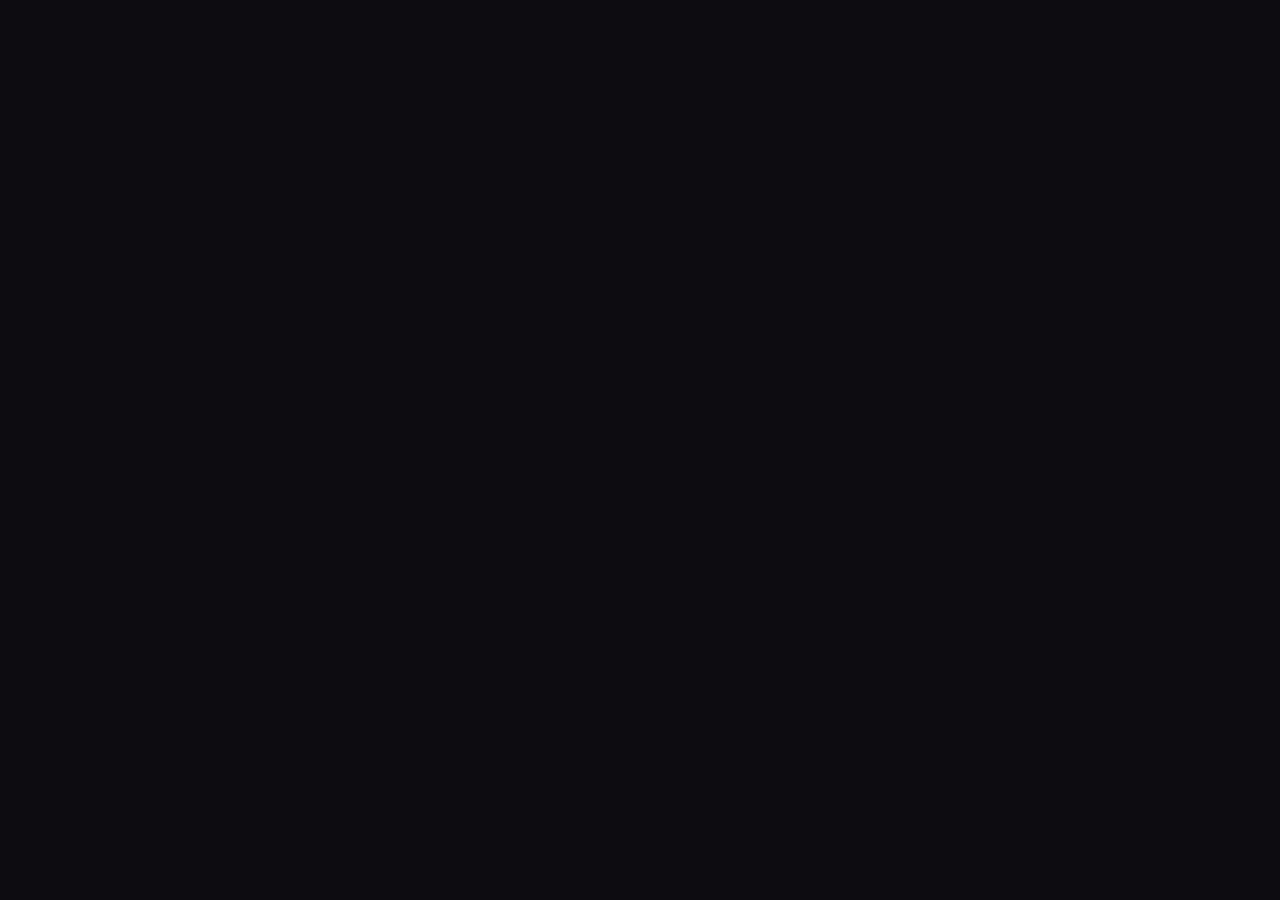
==== index.html @ d0792e55 "Rename DISCO NEVER STOPS.html to index.html" ====
<!DOCTYPE html>
<!-- saved from url=(0061)file:///C:/Users/admin/Downloads/disco-never-stops%20(2).html -->
<html lang="zh-CN"><head><meta http-equiv="Content-Type" content="text/html; charset=UTF-8">

<meta name="viewport" content="width=device-width, initial-scale=1.0">
<title>DISCO NEVER STOPS</title>
<link rel="icon" href="data:image/svg+xml,%3Csvg xmlns='http://www.w3.org/2000/svg' viewBox='0 0 100 100'%3E%3Ccircle cx='50' cy='50' r='46' fill='%23FFD60A'/%3E%3Ctext x='50' y='66' font-size='52' font-family='Arial Black' font-weight='900' text-anchor='middle' fill='%230B0B10'%3ED%3C/text%3E%3C/svg%3E">
<link rel="stylesheet" href="./DISCO NEVER STOPS_files/css2">
<style>
  /* ===== Tokens ===== */
  :root {
    --bg: #0B0B10;
    --ink: #F5F0E8;
    --red: #E63946;
    --blue: #2563EB;
    --yellow: #FFD60A;
    --white: #FFFFFF;
    --dim: #9a96a3;
    --font-display: 'Anton', 'Arial Black', sans-serif;
    --font-body: 'Space Grotesk', 'Helvetica Neue', sans-serif;
  }

  * { margin: 0; padding: 0; box-sizing: border-box; }
  html, body { background: var(--bg); color: var(--ink); font-family: var(--font-body); overflow-x: hidden; }
  body { min-height: 100vh; }
  a { color: inherit; text-decoration: none; }
  button { font-family: inherit; cursor: pointer; border: none; background: none; color: inherit; }

  /* ===== Cover View ===== */
  .cover {
    position: fixed; inset: 0;
    background-image: url('https://media.doubao.com/space/api/box/stream/download/all_by_mount_point/EUOxbErwUo8yh0xlz9OcrJ4wnXQ');
    background-size: cover;
    background-position: center center;
    z-index: 100;
    transition: opacity .7s ease, transform .7s ease;
  }
  .cover.leaving {
    opacity: 0;
    transform: scale(1.04);
    pointer-events: none;
  }

  /* invisible hotspots over the cover image's existing elements */
  .hs {
    position: absolute;
    background: transparent;
    cursor: pointer;
    z-index: 3;
  }
  .hs:hover { outline: 1.5px dashed rgba(255,214,10,.6); outline-offset: 2px; }
  .hs-about  { top: 2.5%; right: 7.5%; width: 5%; height: 5%; }
  .hs-sound  { top: 2.5%; right: 2.8%; width: 4.5%; height: 5%; }
  .hs-globe  { top: 1.8%; right: 0.3%; width: 3.6%; height: 6.5%; border-radius: 50%; }
  .hs-start  {
    top: 69%; left: 50%;
    width: 22%; height: 13%;
    transform: translateX(-50%);
    border-radius: 999px;
  }
  .hs-start:hover { outline-color: var(--yellow); outline-width: 3px; }

  /* ===== Main View ===== */
  .main {
    display: none;
    opacity: 0;
    transition: opacity .6s ease .2s;
  }
  .main.visible { display: block; opacity: 1; }

  .site-nav {
    position: sticky; top: 0; z-index: 50;
    display: flex; justify-content: space-between; align-items: center;
    padding: 20px 40px;
    background: rgba(11,11,16,.85);
    backdrop-filter: blur(12px);
    border-bottom: 1px solid rgba(245,240,232,.08);
  }
  .site-nav .logo {
    font-family: var(--font-display);
    font-size: 20px; letter-spacing: .1em; color: var(--yellow);
  }
  .site-nav .links { display: flex; gap: 32px; font-size: 13px; letter-spacing: .2em; text-transform: uppercase; }
  .site-nav .links a { padding: 6px 0; border-bottom: 2px solid transparent; transition: border-color .2s, color .2s; }
  .site-nav .links a:hover { color: var(--yellow); border-color: var(--yellow); }
  .back-cover {
    font-size: 12px; letter-spacing: .2em; text-transform: uppercase;
    padding: 8px 16px; border: 1px solid rgba(245,240,232,.3); border-radius: 999px;
    transition: all .2s;
  }
  .back-cover:hover { border-color: var(--yellow); color: var(--yellow); }

  /* hero strip */
  .hero {
    min-height: 70vh;
    display: flex; flex-direction: column; justify-content: center; align-items: flex-start;
    padding: 80px 40px;
    position: relative;
    overflow: hidden;
  }
  .hero::before {
    content: ''; position: absolute; inset: 0;
    background:
      radial-gradient(circle at 85% 30%, rgba(230,57,70,.25), transparent 50%),
      radial-gradient(circle at 10% 80%, rgba(37,99,235,.25), transparent 50%);
    pointer-events: none;
  }
  .hero .kicker {
    font-size: 13px; letter-spacing: .3em; text-transform: uppercase; color: var(--yellow);
    margin-bottom: 24px;
  }
  .hero h1 {
    font-family: var(--font-display);
    font-size: clamp(48px, 9vw, 130px);
    line-height: .95;
    letter-spacing: .01em;
    text-transform: uppercase;
  }
  .hero h1 .red { color: var(--red); }
  .hero h1 .blue { color: var(--blue); }
  .hero p {
    margin-top: 32px; max-width: 560px; font-size: 17px; line-height: 1.7; color: #cfc9d6;
  }

  /* section shared */
  section.block { padding: 100px 40px; max-width: 1280px; margin: 0 auto; }
  .section-head {
    display: flex; align-items: baseline; gap: 20px; margin-bottom: 48px;
    border-bottom: 2px solid var(--ink); padding-bottom: 16px;
  }
  .section-head .num {
    font-family: var(--font-display); font-size: 48px; color: var(--yellow);
  }
  .section-head h2 {
    font-family: var(--font-display); font-size: clamp(32px, 5vw, 56px);
    text-transform: uppercase; letter-spacing: .02em;
  }

  /* ABOUT */
  .about-grid {
    display: grid;
    grid-template-columns: repeat(3, 1fr);
    gap: 24px;
  }
  .about-card {
    border: 1px solid rgba(245,240,232,.15);
    padding: 36px 28px;
    border-radius: 4px;
    transition: transform .25s, border-color .25s, background .25s;
    background: rgba(245,240,232,.02);
  }
  .about-card:hover { transform: translateY(-6px); border-color: var(--yellow); background: rgba(255,214,10,.05); }
  .about-card .tag {
    display: inline-block; font-size: 11px; letter-spacing: .2em; padding: 4px 10px;
    border-radius: 999px; margin-bottom: 20px; text-transform: uppercase;
  }
  .about-card:nth-child(1) .tag { background: rgba(230,57,70,.2); color: #ff8a93; }
  .about-card:nth-child(2) .tag { background: rgba(37,99,235,.2); color: #8ab0ff; }
  .about-card:nth-child(3) .tag { background: rgba(255,214,10,.18); color: var(--yellow); }
  .about-card h3 { font-family: var(--font-display); font-size: 26px; margin-bottom: 14px; text-transform: uppercase; letter-spacing: .03em; }
  .about-card p { font-size: 15px; line-height: 1.7; color: var(--dim); }

  /* SOUND */
  .sound-list { display: flex; flex-direction: column; gap: 0; border-top: 1px solid rgba(245,240,232,.15); }
  .track {
    display: grid;
    grid-template-columns: 60px 1fr 1fr 100px 50px;
    align-items: center;
    padding: 22px 8px;
    border-bottom: 1px solid rgba(245,240,232,.15);
    gap: 20px;
    transition: background .2s;
    cursor: pointer;
  }
  .track:hover { background: rgba(255,214,10,.06); }
  .track .idx { font-family: var(--font-display); font-size: 22px; color: var(--dim); }
  .track .title { font-size: 17px; font-weight: 500; }
  .track .title small { display: block; color: var(--dim); font-weight: 300; font-size: 13px; margin-top: 4px; }
  .track .genre { font-size: 13px; letter-spacing: .1em; text-transform: uppercase; color: var(--dim); }
  .track .dur { font-size: 14px; color: var(--dim); font-variant-numeric: tabular-nums; }
  .track .play {
    width: 44px; height: 44px; border-radius: 50%;
    border: 1.5px solid rgba(245,240,232,.3);
    display: flex; align-items: center; justify-content: center;
    transition: all .2s;
  }
  .track:hover .play { background: var(--yellow); border-color: var(--yellow); color: #0B0B10; }
  .track .play svg { width: 14px; height: 14px; margin-left: 2px; }

  /* footer */
  footer {
    margin-top: 80px;
    padding: 60px 40px 40px;
    border-top: 2px solid var(--ink);
    display: flex; justify-content: space-between; flex-wrap: wrap; gap: 20px;
    font-size: 13px; letter-spacing: .15em; text-transform: uppercase; color: var(--dim);
  }
  footer .brand { font-family: var(--font-display); font-size: 22px; color: var(--yellow); letter-spacing: .05em; }

  /* toast */
  .toast {
    position: fixed; bottom: 30px; left: 50%; transform: translateX(-50%) translateY(100px);
    background: var(--yellow); color: #0B0B10; padding: 14px 24px; border-radius: 999px;
    font-weight: 600; font-size: 14px; letter-spacing: .05em;
    transition: transform .3s ease; z-index: 200;
  }
  .toast.show { transform: translateX(-50%) translateY(0); }

  /* responsive */
  @media (max-width: 800px) {
    .about-grid { grid-template-columns: 1fr; }
    .track { grid-template-columns: 40px 1fr 60px 40px; }
    .track .genre { display: none; }
    section.block { padding: 60px 20px; }
    .hero { padding: 60px 20px; min-height: 60vh; }
    .site-nav { padding: 16px 20px; }
    footer { padding: 40px 20px; }
    .hs-about  { top: 3%; right: 12%; width: 10%; height: 6%; }
    .hs-sound  { top: 3%; right: 4%; width: 9%; height: 6%; }
    .hs-globe  { top: 2.5%; right: 0.5%; width: 7%; height: 9%; }
    .hs-start  { top: 65%; width: 50%; height: 16%; }
  }
</style>
</head>
<body>

<!-- ===== Cover View ===== -->
<div class="cover" id="cover">
  <button class="hs hs-about" aria-label="About" data-goto="about"></button>
  <button class="hs hs-sound" aria-label="Sound" data-goto="sound"></button>
  <button class="hs hs-globe" aria-label="Language"></button>
  <button class="hs hs-start" id="startBtn" aria-label="Start"></button>
</div>

<!-- ===== Main View ===== -->
<div class="main" id="main">
  <nav class="site-nav">
    <div class="logo">DISCO NEVER STOPS</div>
    <div class="links">
      <a href="file:///C:/Users/admin/Downloads/disco-never-stops%20(2).html#about" data-scroll="about">ABOUT</a>
      <a href="file:///C:/Users/admin/Downloads/disco-never-stops%20(2).html#sound" data-scroll="sound">SOUND</a>
    </div>
    <button class="back-cover" id="backBtn">← BACK TO COVER</button>
  </nav>

  <div class="hero">
    <div class="kicker">A DISCO WORLD MAKER · EST. NOW</div>
    <h1>MUSIC.<br>PEOPLE.<br><span class="red">COLOR.</span> <span class="blue">MOVE</span> TOGETHER.</h1>
    <p>我们不生产音乐，我们制造夜晚。DISCO NEVER STOPS 是一个关于舞池、灯光和永不停歇的节奏的小世界——推开这扇门，地板是亮的，镜子球是转的。</p>
  </div>

  <section class="block" id="about">
    <div class="section-head">
      <span class="num">01</span>
      <h2>About</h2>
    </div>
    <div class="about-grid">
      <div class="about-card">
        <span class="tag">Music</span>
        <h3>没有被切歌的夜晚</h3>
        <p>从 70 年代的鼓机到今天的合成器，我们只挑那种让你脚底板发痒的律动。每首歌都经过舞池测试，不适合跳舞的不会出现在这里。</p>
      </div>
      <div class="about-card">
        <span class="tag">People</span>
        <h3>陌生人变成舞伴</h3>
        <p>在 disco 里没人看手机。灯光一打、音乐一响，你左边那个人就是今晚的搭档。我们相信最简单的社交就是一起律动。</p>
      </div>
      <div class="about-card">
        <span class="tag">Color</span>
        <h3>红色蓝色黄色</h3>
        <p>我们的色板从镜子球的马赛克里取：热烈的红、电气的蓝、太阳的黄。不是随便选的配色，是舞池本身的颜色。</p>
      </div>
    </div>
  </section>

  <section class="block" id="sound">
    <div class="section-head">
      <span class="num">02</span>
      <h2>Sound</h2>
    </div>
    <div class="sound-list" id="soundList">
      <div class="track" data-name="Stayin' Alive">
        <div class="idx">01</div>
        <div class="title">Stayin' Alive <small>Bee Gees</small></div>
        <div class="genre">Disco / 1977</div>
        <div class="dur">4:45</div>
        <div class="play"><svg viewBox="0 0 24 24" fill="currentColor"><path d="M6 4l14 8-14 8z"></path></svg></div>
      </div>
      <div class="track" data-name="Le Freak">
        <div class="idx">02</div>
        <div class="title">Le Freak <small>Chic</small></div>
        <div class="genre">Funk / 1978</div>
        <div class="dur">5:27</div>
        <div class="play"><svg viewBox="0 0 24 24" fill="currentColor"><path d="M6 4l14 8-14 8z"></path></svg></div>
      </div>
      <div class="track" data-name="I Will Survive">
        <div class="idx">03</div>
        <div class="title">I Will Survive <small>Gloria Gaynor</small></div>
        <div class="genre">Disco / 1978</div>
        <div class="dur">4:56</div>
        <div class="play"><svg viewBox="0 0 24 24" fill="currentColor"><path d="M6 4l14 8-14 8z"></path></svg></div>
      </div>
      <div class="track" data-name="Don't Stop 'Til You Get Enough">
        <div class="idx">04</div>
        <div class="title">Don't Stop 'Til You Get Enough <small>Michael Jackson</small></div>
        <div class="genre">Funk / 1979</div>
        <div class="dur">6:05</div>
        <div class="play"><svg viewBox="0 0 24 24" fill="currentColor"><path d="M6 4l14 8-14 8z"></path></svg></div>
      </div>
      <div class="track" data-name="Y.M.C.A.">
        <div class="idx">05</div>
        <div class="title">Y.M.C.A. <small>Village People</small></div>
        <div class="genre">Disco / 1978</div>
        <div class="dur">3:44</div>
        <div class="play"><svg viewBox="0 0 24 24" fill="currentColor"><path d="M6 4l14 8-14 8z"></path></svg></div>
      </div>
    </div>
  </section>

  <footer>
    <div class="brand">DISCO NEVER STOPS</div>
    <div>A DISCO WORLD MAKER</div>
    <div>MAKE YOUR DISCO · 2026</div>
  </footer>
</div>

<div class="toast" id="toast"></div>

<script>
  const cover = document.getElementById('cover');
  const main = document.getElementById('main');
  const startBtn = document.getElementById('startBtn');
  const backBtn = document.getElementById('backBtn');
  const toast = document.getElementById('toast');
  let toastTimer;

  function showToast(msg) {
    toast.textContent = msg;
    toast.classList.add('show');
    clearTimeout(toastTimer);
    toastTimer = setTimeout(() => toast.classList.remove('show'), 1800);
  }

  function enter(smoothTarget) {
    cover.classList.add('leaving');
    main.style.display = 'block';
    requestAnimationFrame(() => {
      main.classList.add('visible');
      if (smoothTarget) {
        setTimeout(() => {
          const el = document.getElementById(smoothTarget);
          if (el) el.scrollIntoView({ behavior: 'smooth', block: 'start' });
        }, 400);
      } else {
        window.scrollTo({ top: 0 });
      }
    });
  }

  function exitToCover() {
    main.classList.remove('visible');
    setTimeout(() => {
      main.style.display = 'none';
      cover.classList.remove('leaving');
    }, 300);
  }

  startBtn.addEventListener('click', () => enter());
  backBtn.addEventListener('click', exitToCover);

  document.querySelectorAll('[data-goto]').forEach(a => {
    a.addEventListener('click', (e) => {
      e.preventDefault();
      enter(a.dataset.goto);
    });
  });

  document.querySelectorAll('[data-scroll]').forEach(a => {
    a.addEventListener('click', (e) => {
      e.preventDefault();
      const el = document.getElementById(a.dataset.scroll);
      if (el) el.scrollIntoView({ behavior: 'smooth' });
    });
  });

  document.querySelectorAll('.track').forEach(t => {
    t.addEventListener('click', () => {
      showToast('NOW PLAYING · ' + t.dataset.name);
    });
  });

  document.querySelector('.hs-globe').addEventListener('click', () => {
    showToast('LANGUAGE SWITCH COMING SOON');
  });
</script>


</body></html>
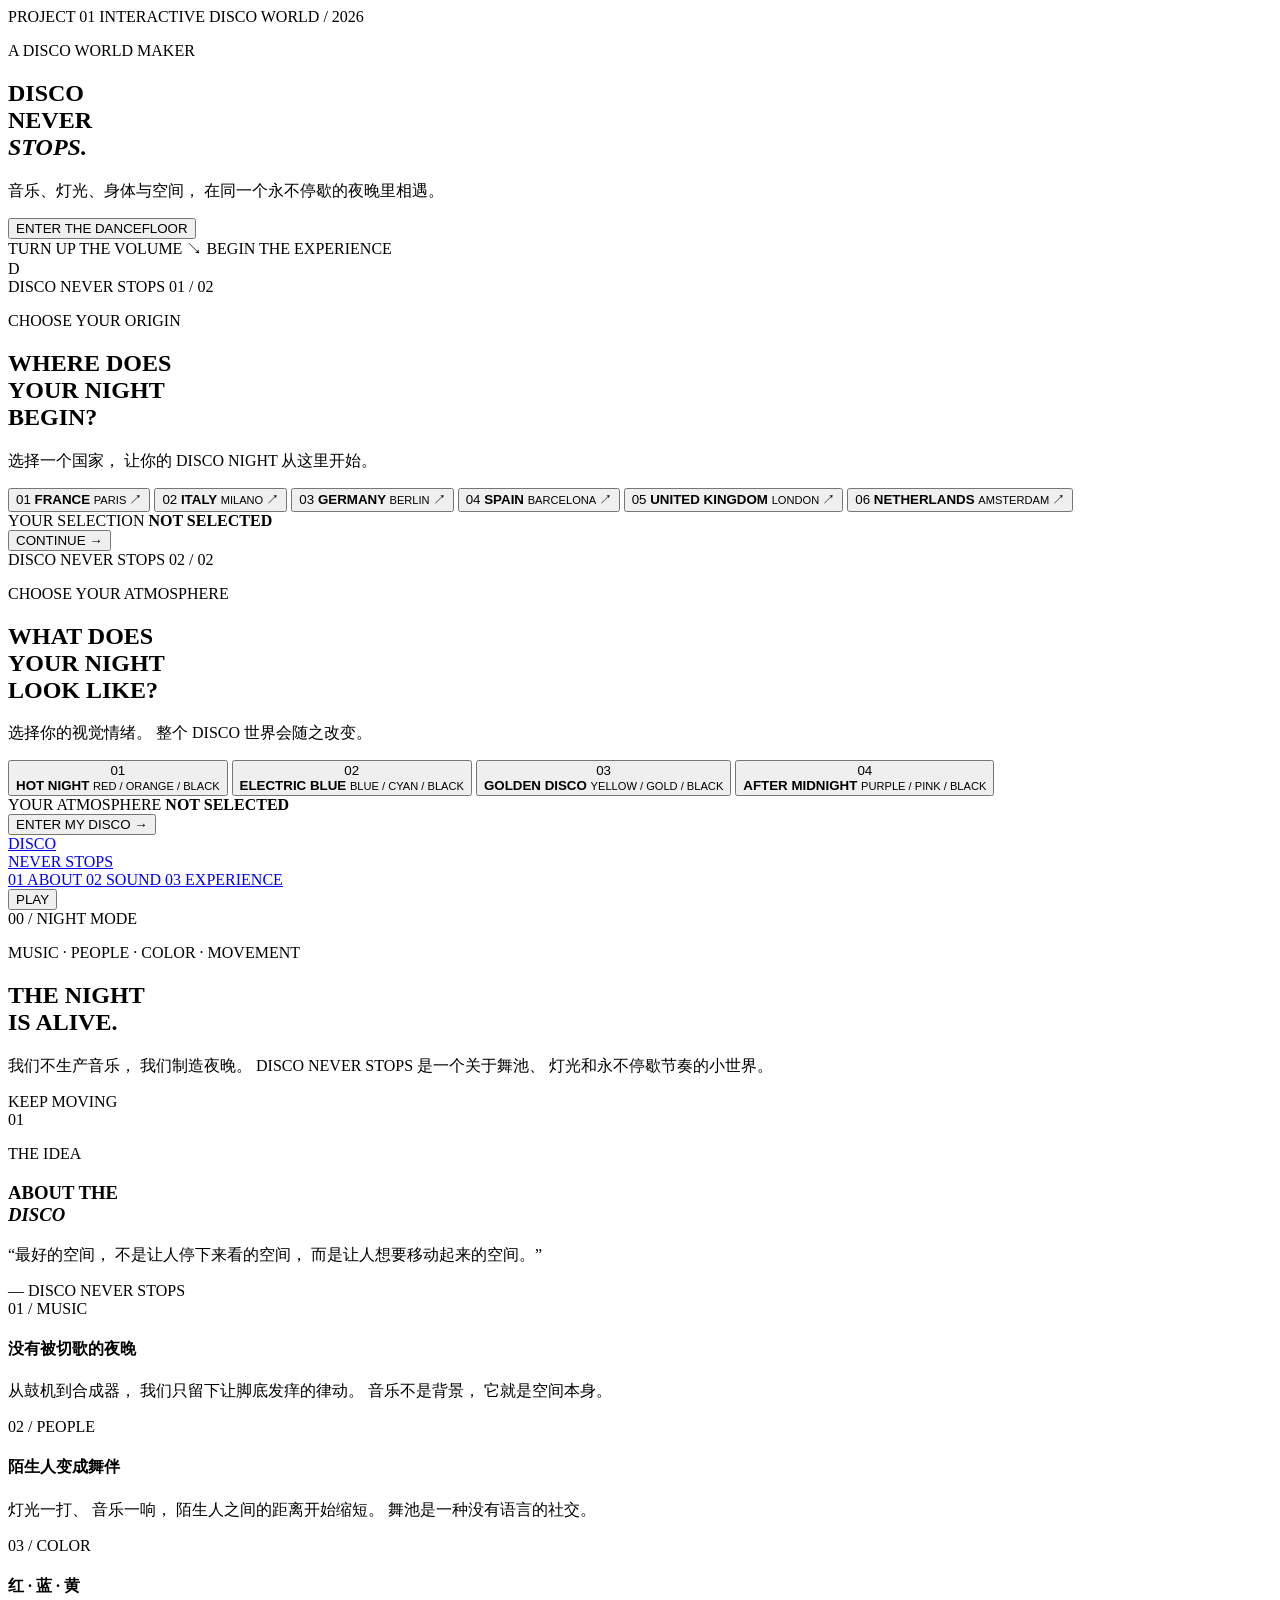
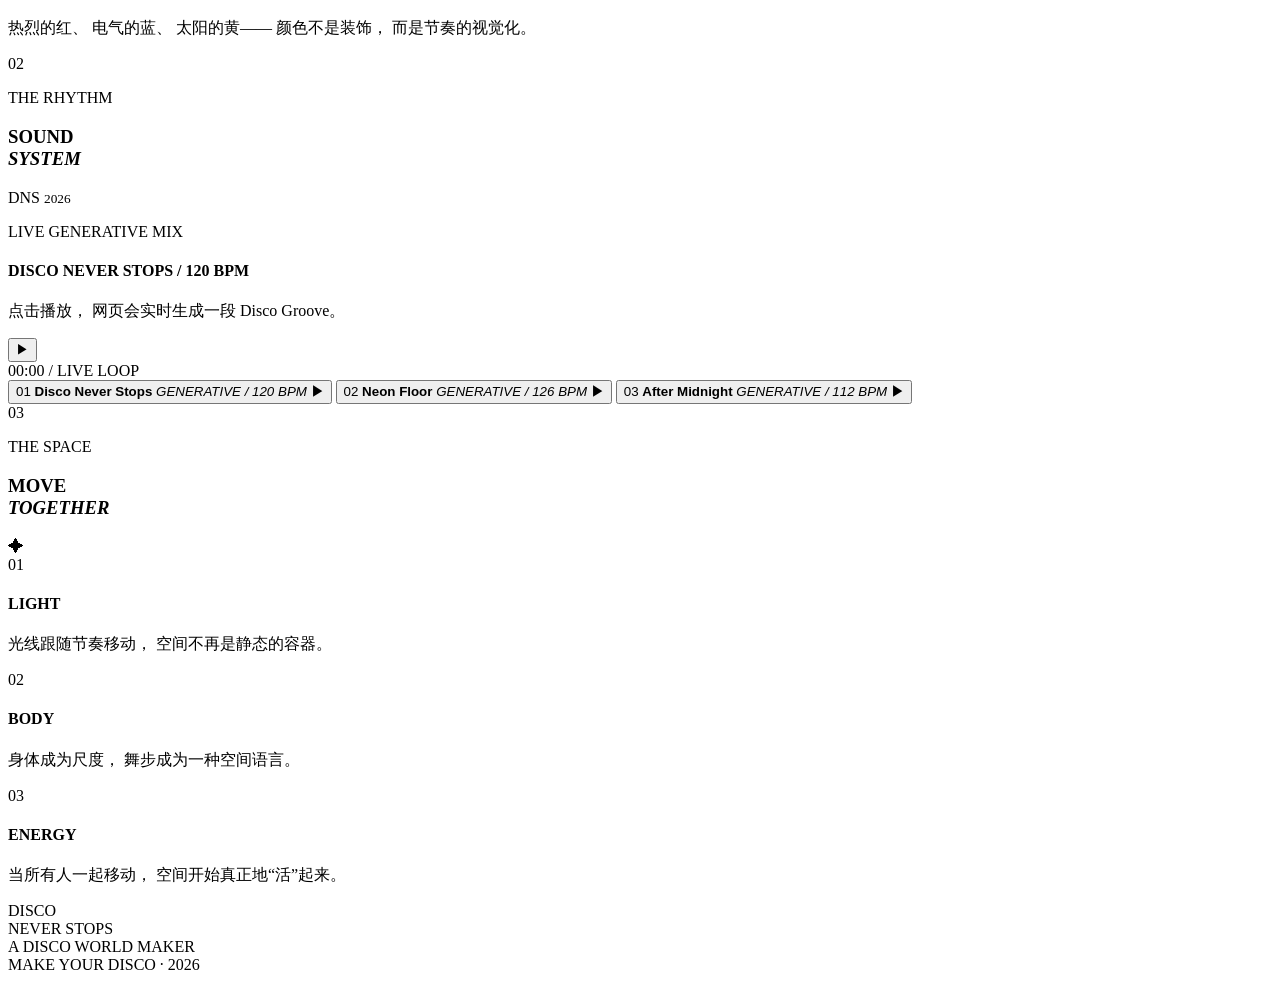
==== commit 0c82425e: "Update index.html" ====
--- a/index.html
+++ b/index.html
@@ -1,398 +1,1083 @@
 <!DOCTYPE html>
-<!-- saved from url=(0061)file:///C:/Users/admin/Downloads/disco-never-stops%20(2).html -->
-<html lang="zh-CN"><head><meta http-equiv="Content-Type" content="text/html; charset=UTF-8">
-
-<meta name="viewport" content="width=device-width, initial-scale=1.0">
-<title>DISCO NEVER STOPS</title>
-<link rel="icon" href="data:image/svg+xml,%3Csvg xmlns='http://www.w3.org/2000/svg' viewBox='0 0 100 100'%3E%3Ccircle cx='50' cy='50' r='46' fill='%23FFD60A'/%3E%3Ctext x='50' y='66' font-size='52' font-family='Arial Black' font-weight='900' text-anchor='middle' fill='%230B0B10'%3ED%3C/text%3E%3C/svg%3E">
-<link rel="stylesheet" href="./DISCO NEVER STOPS_files/css2">
-<style>
-  /* ===== Tokens ===== */
-  :root {
-    --bg: #0B0B10;
-    --ink: #F5F0E8;
-    --red: #E63946;
-    --blue: #2563EB;
-    --yellow: #FFD60A;
-    --white: #FFFFFF;
-    --dim: #9a96a3;
-    --font-display: 'Anton', 'Arial Black', sans-serif;
-    --font-body: 'Space Grotesk', 'Helvetica Neue', sans-serif;
-  }
-
-  * { margin: 0; padding: 0; box-sizing: border-box; }
-  html, body { background: var(--bg); color: var(--ink); font-family: var(--font-body); overflow-x: hidden; }
-  body { min-height: 100vh; }
-  a { color: inherit; text-decoration: none; }
-  button { font-family: inherit; cursor: pointer; border: none; background: none; color: inherit; }
-
-  /* ===== Cover View ===== */
-  .cover {
-    position: fixed; inset: 0;
-    background-image: url('https://media.doubao.com/space/api/box/stream/download/all_by_mount_point/EUOxbErwUo8yh0xlz9OcrJ4wnXQ');
-    background-size: cover;
-    background-position: center center;
-    z-index: 100;
-    transition: opacity .7s ease, transform .7s ease;
-  }
-  .cover.leaving {
-    opacity: 0;
-    transform: scale(1.04);
-    pointer-events: none;
-  }
-
-  /* invisible hotspots over the cover image's existing elements */
-  .hs {
-    position: absolute;
-    background: transparent;
-    cursor: pointer;
-    z-index: 3;
-  }
-  .hs:hover { outline: 1.5px dashed rgba(255,214,10,.6); outline-offset: 2px; }
-  .hs-about  { top: 2.5%; right: 7.5%; width: 5%; height: 5%; }
-  .hs-sound  { top: 2.5%; right: 2.8%; width: 4.5%; height: 5%; }
-  .hs-globe  { top: 1.8%; right: 0.3%; width: 3.6%; height: 6.5%; border-radius: 50%; }
-  .hs-start  {
-    top: 69%; left: 50%;
-    width: 22%; height: 13%;
-    transform: translateX(-50%);
-    border-radius: 999px;
-  }
-  .hs-start:hover { outline-color: var(--yellow); outline-width: 3px; }
-
-  /* ===== Main View ===== */
-  .main {
-    display: none;
-    opacity: 0;
-    transition: opacity .6s ease .2s;
-  }
-  .main.visible { display: block; opacity: 1; }
-
-  .site-nav {
-    position: sticky; top: 0; z-index: 50;
-    display: flex; justify-content: space-between; align-items: center;
-    padding: 20px 40px;
-    background: rgba(11,11,16,.85);
-    backdrop-filter: blur(12px);
-    border-bottom: 1px solid rgba(245,240,232,.08);
-  }
-  .site-nav .logo {
-    font-family: var(--font-display);
-    font-size: 20px; letter-spacing: .1em; color: var(--yellow);
-  }
-  .site-nav .links { display: flex; gap: 32px; font-size: 13px; letter-spacing: .2em; text-transform: uppercase; }
-  .site-nav .links a { padding: 6px 0; border-bottom: 2px solid transparent; transition: border-color .2s, color .2s; }
-  .site-nav .links a:hover { color: var(--yellow); border-color: var(--yellow); }
-  .back-cover {
-    font-size: 12px; letter-spacing: .2em; text-transform: uppercase;
-    padding: 8px 16px; border: 1px solid rgba(245,240,232,.3); border-radius: 999px;
-    transition: all .2s;
-  }
-  .back-cover:hover { border-color: var(--yellow); color: var(--yellow); }
-
-  /* hero strip */
-  .hero {
-    min-height: 70vh;
-    display: flex; flex-direction: column; justify-content: center; align-items: flex-start;
-    padding: 80px 40px;
-    position: relative;
-    overflow: hidden;
-  }
-  .hero::before {
-    content: ''; position: absolute; inset: 0;
-    background:
-      radial-gradient(circle at 85% 30%, rgba(230,57,70,.25), transparent 50%),
-      radial-gradient(circle at 10% 80%, rgba(37,99,235,.25), transparent 50%);
-    pointer-events: none;
-  }
-  .hero .kicker {
-    font-size: 13px; letter-spacing: .3em; text-transform: uppercase; color: var(--yellow);
-    margin-bottom: 24px;
-  }
-  .hero h1 {
-    font-family: var(--font-display);
-    font-size: clamp(48px, 9vw, 130px);
-    line-height: .95;
-    letter-spacing: .01em;
-    text-transform: uppercase;
-  }
-  .hero h1 .red { color: var(--red); }
-  .hero h1 .blue { color: var(--blue); }
-  .hero p {
-    margin-top: 32px; max-width: 560px; font-size: 17px; line-height: 1.7; color: #cfc9d6;
-  }
-
-  /* section shared */
-  section.block { padding: 100px 40px; max-width: 1280px; margin: 0 auto; }
-  .section-head {
-    display: flex; align-items: baseline; gap: 20px; margin-bottom: 48px;
-    border-bottom: 2px solid var(--ink); padding-bottom: 16px;
-  }
-  .section-head .num {
-    font-family: var(--font-display); font-size: 48px; color: var(--yellow);
-  }
-  .section-head h2 {
-    font-family: var(--font-display); font-size: clamp(32px, 5vw, 56px);
-    text-transform: uppercase; letter-spacing: .02em;
-  }
-
-  /* ABOUT */
-  .about-grid {
-    display: grid;
-    grid-template-columns: repeat(3, 1fr);
-    gap: 24px;
-  }
-  .about-card {
-    border: 1px solid rgba(245,240,232,.15);
-    padding: 36px 28px;
-    border-radius: 4px;
-    transition: transform .25s, border-color .25s, background .25s;
-    background: rgba(245,240,232,.02);
-  }
-  .about-card:hover { transform: translateY(-6px); border-color: var(--yellow); background: rgba(255,214,10,.05); }
-  .about-card .tag {
-    display: inline-block; font-size: 11px; letter-spacing: .2em; padding: 4px 10px;
-    border-radius: 999px; margin-bottom: 20px; text-transform: uppercase;
-  }
-  .about-card:nth-child(1) .tag { background: rgba(230,57,70,.2); color: #ff8a93; }
-  .about-card:nth-child(2) .tag { background: rgba(37,99,235,.2); color: #8ab0ff; }
-  .about-card:nth-child(3) .tag { background: rgba(255,214,10,.18); color: var(--yellow); }
-  .about-card h3 { font-family: var(--font-display); font-size: 26px; margin-bottom: 14px; text-transform: uppercase; letter-spacing: .03em; }
-  .about-card p { font-size: 15px; line-height: 1.7; color: var(--dim); }
-
-  /* SOUND */
-  .sound-list { display: flex; flex-direction: column; gap: 0; border-top: 1px solid rgba(245,240,232,.15); }
-  .track {
-    display: grid;
-    grid-template-columns: 60px 1fr 1fr 100px 50px;
-    align-items: center;
-    padding: 22px 8px;
-    border-bottom: 1px solid rgba(245,240,232,.15);
-    gap: 20px;
-    transition: background .2s;
-    cursor: pointer;
-  }
-  .track:hover { background: rgba(255,214,10,.06); }
-  .track .idx { font-family: var(--font-display); font-size: 22px; color: var(--dim); }
-  .track .title { font-size: 17px; font-weight: 500; }
-  .track .title small { display: block; color: var(--dim); font-weight: 300; font-size: 13px; margin-top: 4px; }
-  .track .genre { font-size: 13px; letter-spacing: .1em; text-transform: uppercase; color: var(--dim); }
-  .track .dur { font-size: 14px; color: var(--dim); font-variant-numeric: tabular-nums; }
-  .track .play {
-    width: 44px; height: 44px; border-radius: 50%;
-    border: 1.5px solid rgba(245,240,232,.3);
-    display: flex; align-items: center; justify-content: center;
-    transition: all .2s;
-  }
-  .track:hover .play { background: var(--yellow); border-color: var(--yellow); color: #0B0B10; }
-  .track .play svg { width: 14px; height: 14px; margin-left: 2px; }
-
-  /* footer */
-  footer {
-    margin-top: 80px;
-    padding: 60px 40px 40px;
-    border-top: 2px solid var(--ink);
-    display: flex; justify-content: space-between; flex-wrap: wrap; gap: 20px;
-    font-size: 13px; letter-spacing: .15em; text-transform: uppercase; color: var(--dim);
-  }
-  footer .brand { font-family: var(--font-display); font-size: 22px; color: var(--yellow); letter-spacing: .05em; }
-
-  /* toast */
-  .toast {
-    position: fixed; bottom: 30px; left: 50%; transform: translateX(-50%) translateY(100px);
-    background: var(--yellow); color: #0B0B10; padding: 14px 24px; border-radius: 999px;
-    font-weight: 600; font-size: 14px; letter-spacing: .05em;
-    transition: transform .3s ease; z-index: 200;
-  }
-  .toast.show { transform: translateX(-50%) translateY(0); }
-
-  /* responsive */
-  @media (max-width: 800px) {
-    .about-grid { grid-template-columns: 1fr; }
-    .track { grid-template-columns: 40px 1fr 60px 40px; }
-    .track .genre { display: none; }
-    section.block { padding: 60px 20px; }
-    .hero { padding: 60px 20px; min-height: 60vh; }
-    .site-nav { padding: 16px 20px; }
-    footer { padding: 40px 20px; }
-    .hs-about  { top: 3%; right: 12%; width: 10%; height: 6%; }
-    .hs-sound  { top: 3%; right: 4%; width: 9%; height: 6%; }
-    .hs-globe  { top: 2.5%; right: 0.5%; width: 7%; height: 9%; }
-    .hs-start  { top: 65%; width: 50%; height: 16%; }
-  }
-</style>
+<html lang="zh-CN">
+<head>
+  <meta charset="UTF-8">
+  <meta name="viewport" content="width=device-width, initial-scale=1.0">
+
+  <title>DISCO NEVER STOPS</title>
+
+  <meta
+    name="description"
+    content="DISCO NEVER STOPS — Music, People, Color and Movement."
+  >
+
+  <link rel="stylesheet" href="style.css">
 </head>
+
 <body>
 
-<!-- ===== Cover View ===== -->
-<div class="cover" id="cover">
-  <button class="hs hs-about" aria-label="About" data-goto="about"></button>
-  <button class="hs hs-sound" aria-label="Sound" data-goto="sound"></button>
-  <button class="hs hs-globe" aria-label="Language"></button>
-  <button class="hs hs-start" id="startBtn" aria-label="Start"></button>
-</div>
-
-<!-- ===== Main View ===== -->
-<div class="main" id="main">
-  <nav class="site-nav">
-    <div class="logo">DISCO NEVER STOPS</div>
-    <div class="links">
-      <a href="file:///C:/Users/admin/Downloads/disco-never-stops%20(2).html#about" data-scroll="about">ABOUT</a>
-      <a href="file:///C:/Users/admin/Downloads/disco-never-stops%20(2).html#sound" data-scroll="sound">SOUND</a>
+  <div class="grain"></div>
+
+  <!-- 鼠标 -->
+  <div class="cursor-dot"></div>
+  <div class="cursor-ring"></div>
+
+
+  <!-- =====================================================
+       PAGE 01 — COVER
+  ====================================================== -->
+
+  <section class="cover page active" id="cover">
+
+    <div class="cover-bg"></div>
+
+    <div class="cover-glow glow-a"></div>
+    <div class="cover-glow glow-b"></div>
+
+    <div class="cover-top">
+
+      <span>PROJECT 01</span>
+
+      <span>
+        INTERACTIVE DISCO WORLD / 2026
+      </span>
+
     </div>
-    <button class="back-cover" id="backBtn">← BACK TO COVER</button>
-  </nav>
-
-  <div class="hero">
-    <div class="kicker">A DISCO WORLD MAKER · EST. NOW</div>
-    <h1>MUSIC.<br>PEOPLE.<br><span class="red">COLOR.</span> <span class="blue">MOVE</span> TOGETHER.</h1>
-    <p>我们不生产音乐，我们制造夜晚。DISCO NEVER STOPS 是一个关于舞池、灯光和永不停歇的节奏的小世界——推开这扇门，地板是亮的，镜子球是转的。</p>
-  </div>
-
-  <section class="block" id="about">
-    <div class="section-head">
-      <span class="num">01</span>
-      <h2>About</h2>
+
+
+    <div class="cover-title">
+
+      <p class="eyebrow">
+        A DISCO WORLD MAKER
+      </p>
+
+      <h1>
+        DISCO<br>
+        <span>NEVER</span><br>
+        <i>STOPS.</i>
+      </h1>
+
+      <p class="cover-copy">
+
+        音乐、灯光、身体与空间，
+        在同一个永不停歇的夜晚里相遇。
+
+      </p>
+
     </div>
-    <div class="about-grid">
-      <div class="about-card">
-        <span class="tag">Music</span>
-        <h3>没有被切歌的夜晚</h3>
-        <p>从 70 年代的鼓机到今天的合成器，我们只挑那种让你脚底板发痒的律动。每首歌都经过舞池测试，不适合跳舞的不会出现在这里。</p>
-      </div>
-      <div class="about-card">
-        <span class="tag">People</span>
-        <h3>陌生人变成舞伴</h3>
-        <p>在 disco 里没人看手机。灯光一打、音乐一响，你左边那个人就是今晚的搭档。我们相信最简单的社交就是一起律动。</p>
-      </div>
-      <div class="about-card">
-        <span class="tag">Color</span>
-        <h3>红色蓝色黄色</h3>
-        <p>我们的色板从镜子球的马赛克里取：热烈的红、电气的蓝、太阳的黄。不是随便选的配色，是舞池本身的颜色。</p>
-      </div>
+
+
+    <div class="cover-bottom">
+
+      <button
+        class="enter-btn"
+        id="startBtn"
+      >
+
+        <span class="enter-dot"></span>
+
+        ENTER THE DANCEFLOOR
+
+      </button>
+
+
+      <div class="cover-meta">
+
+        <span>
+          TURN UP THE VOLUME
+        </span>
+
+        <span>
+          ↘ BEGIN THE EXPERIENCE
+        </span>
+
+      </div>
+
     </div>
+
+
+    <div class="cover-corner">
+      D
+    </div>
+
   </section>
 
-  <section class="block" id="sound">
-    <div class="section-head">
-      <span class="num">02</span>
-      <h2>Sound</h2>
+
+
+  <!-- =====================================================
+       PAGE 02 — COUNTRY
+  ====================================================== -->
+
+  <section
+    class="choice-page country-page"
+    id="countryPage"
+  >
+
+    <div class="choice-background"></div>
+
+    <div class="choice-top">
+
+      <span>
+        DISCO NEVER STOPS
+      </span>
+
+      <span>
+        01 / 02
+      </span>
+
     </div>
-    <div class="sound-list" id="soundList">
-      <div class="track" data-name="Stayin' Alive">
-        <div class="idx">01</div>
-        <div class="title">Stayin' Alive <small>Bee Gees</small></div>
-        <div class="genre">Disco / 1977</div>
-        <div class="dur">4:45</div>
-        <div class="play"><svg viewBox="0 0 24 24" fill="currentColor"><path d="M6 4l14 8-14 8z"></path></svg></div>
-      </div>
-      <div class="track" data-name="Le Freak">
-        <div class="idx">02</div>
-        <div class="title">Le Freak <small>Chic</small></div>
-        <div class="genre">Funk / 1978</div>
-        <div class="dur">5:27</div>
-        <div class="play"><svg viewBox="0 0 24 24" fill="currentColor"><path d="M6 4l14 8-14 8z"></path></svg></div>
-      </div>
-      <div class="track" data-name="I Will Survive">
-        <div class="idx">03</div>
-        <div class="title">I Will Survive <small>Gloria Gaynor</small></div>
-        <div class="genre">Disco / 1978</div>
-        <div class="dur">4:56</div>
-        <div class="play"><svg viewBox="0 0 24 24" fill="currentColor"><path d="M6 4l14 8-14 8z"></path></svg></div>
-      </div>
-      <div class="track" data-name="Don't Stop 'Til You Get Enough">
-        <div class="idx">04</div>
-        <div class="title">Don't Stop 'Til You Get Enough <small>Michael Jackson</small></div>
-        <div class="genre">Funk / 1979</div>
-        <div class="dur">6:05</div>
-        <div class="play"><svg viewBox="0 0 24 24" fill="currentColor"><path d="M6 4l14 8-14 8z"></path></svg></div>
-      </div>
-      <div class="track" data-name="Y.M.C.A.">
-        <div class="idx">05</div>
-        <div class="title">Y.M.C.A. <small>Village People</small></div>
-        <div class="genre">Disco / 1978</div>
-        <div class="dur">3:44</div>
-        <div class="play"><svg viewBox="0 0 24 24" fill="currentColor"><path d="M6 4l14 8-14 8z"></path></svg></div>
-      </div>
+
+
+    <div class="choice-content">
+
+      <p class="eyebrow">
+        CHOOSE YOUR ORIGIN
+      </p>
+
+      <h2>
+        WHERE DOES<br>
+        YOUR <span>NIGHT</span><br>
+        BEGIN?
+      </h2>
+
+      <p class="choice-description">
+
+        选择一个国家，
+        让你的 DISCO NIGHT 从这里开始。
+
+      </p>
+
+
+      <div class="country-grid">
+
+        <button
+          class="country-card"
+          data-country="France"
+        >
+
+          <span class="country-number">
+            01
+          </span>
+
+          <strong>
+            FRANCE
+          </strong>
+
+          <small>
+            PARIS
+          </small>
+
+          <span class="country-arrow">
+            ↗
+          </span>
+
+        </button>
+
+
+        <button
+          class="country-card"
+          data-country="Italy"
+        >
+
+          <span class="country-number">
+            02
+          </span>
+
+          <strong>
+            ITALY
+          </strong>
+
+          <small>
+            MILANO
+          </small>
+
+          <span class="country-arrow">
+            ↗
+          </span>
+
+        </button>
+
+
+        <button
+          class="country-card"
+          data-country="Germany"
+        >
+
+          <span class="country-number">
+            03
+          </span>
+
+          <strong>
+            GERMANY
+          </strong>
+
+          <small>
+            BERLIN
+          </small>
+
+          <span class="country-arrow">
+            ↗
+          </span>
+
+        </button>
+
+
+        <button
+          class="country-card"
+          data-country="Spain"
+        >
+
+          <span class="country-number">
+            04
+          </span>
+
+          <strong>
+            SPAIN
+          </strong>
+
+          <small>
+            BARCELONA
+          </small>
+
+          <span class="country-arrow">
+            ↗
+          </span>
+
+        </button>
+
+
+        <button
+          class="country-card"
+          data-country="UK"
+        >
+
+          <span class="country-number">
+            05
+          </span>
+
+          <strong>
+            UNITED KINGDOM
+          </strong>
+
+          <small>
+            LONDON
+          </small>
+
+          <span class="country-arrow">
+            ↗
+          </span>
+
+        </button>
+
+
+        <button
+          class="country-card"
+          data-country="Netherlands"
+        >
+
+          <span class="country-number">
+            06
+          </span>
+
+          <strong>
+            NETHERLANDS
+          </strong>
+
+          <small>
+            AMSTERDAM
+          </small>
+
+          <span class="country-arrow">
+            ↗
+          </span>
+
+        </button>
+
+      </div>
+
+
+      <div class="selection-status">
+
+        <span>
+          YOUR SELECTION
+        </span>
+
+        <strong id="countryResult">
+          NOT SELECTED
+        </strong>
+
+      </div>
+
+
+      <button
+        class="next-btn"
+        id="countryNext"
+      >
+
+        CONTINUE
+
+        <span>
+          →
+        </span>
+
+      </button>
+
     </div>
+
   </section>
 
-  <footer>
-    <div class="brand">DISCO NEVER STOPS</div>
-    <div>A DISCO WORLD MAKER</div>
-    <div>MAKE YOUR DISCO · 2026</div>
-  </footer>
-</div>
-
-<div class="toast" id="toast"></div>
-
-<script>
-  const cover = document.getElementById('cover');
-  const main = document.getElementById('main');
-  const startBtn = document.getElementById('startBtn');
-  const backBtn = document.getElementById('backBtn');
-  const toast = document.getElementById('toast');
-  let toastTimer;
-
-  function showToast(msg) {
-    toast.textContent = msg;
-    toast.classList.add('show');
-    clearTimeout(toastTimer);
-    toastTimer = setTimeout(() => toast.classList.remove('show'), 1800);
-  }
-
-  function enter(smoothTarget) {
-    cover.classList.add('leaving');
-    main.style.display = 'block';
-    requestAnimationFrame(() => {
-      main.classList.add('visible');
-      if (smoothTarget) {
-        setTimeout(() => {
-          const el = document.getElementById(smoothTarget);
-          if (el) el.scrollIntoView({ behavior: 'smooth', block: 'start' });
-        }, 400);
-      } else {
-        window.scrollTo({ top: 0 });
-      }
-    });
-  }
-
-  function exitToCover() {
-    main.classList.remove('visible');
-    setTimeout(() => {
-      main.style.display = 'none';
-      cover.classList.remove('leaving');
-    }, 300);
-  }
-
-  startBtn.addEventListener('click', () => enter());
-  backBtn.addEventListener('click', exitToCover);
-
-  document.querySelectorAll('[data-goto]').forEach(a => {
-    a.addEventListener('click', (e) => {
-      e.preventDefault();
-      enter(a.dataset.goto);
-    });
-  });
-
-  document.querySelectorAll('[data-scroll]').forEach(a => {
-    a.addEventListener('click', (e) => {
-      e.preventDefault();
-      const el = document.getElementById(a.dataset.scroll);
-      if (el) el.scrollIntoView({ behavior: 'smooth' });
-    });
-  });
-
-  document.querySelectorAll('.track').forEach(t => {
-    t.addEventListener('click', () => {
-      showToast('NOW PLAYING · ' + t.dataset.name);
-    });
-  });
-
-  document.querySelector('.hs-globe').addEventListener('click', () => {
-    showToast('LANGUAGE SWITCH COMING SOON');
-  });
-</script>
-
-
-</body></html>
+
+
+  <!-- =====================================================
+       PAGE 03 — COLOR
+  ====================================================== -->
+
+  <section
+    class="choice-page color-page"
+    id="colorPage"
+  >
+
+    <div class="choice-top">
+
+      <span>
+        DISCO NEVER STOPS
+      </span>
+
+      <span>
+        02 / 02
+      </span>
+
+    </div>
+
+
+    <div class="choice-content">
+
+      <p class="eyebrow">
+        CHOOSE YOUR ATMOSPHERE
+      </p>
+
+      <h2>
+        WHAT DOES<br>
+        YOUR <span>NIGHT</span><br>
+        LOOK LIKE?
+      </h2>
+
+      <p class="choice-description">
+
+        选择你的视觉情绪。
+        整个 DISCO 世界会随之改变。
+
+      </p>
+
+
+      <div class="color-grid">
+
+
+        <button
+          class="color-card color-red"
+          data-theme="red"
+        >
+
+          <div class="color-preview">
+
+            <span>01</span>
+
+            <div class="color-orb"></div>
+
+          </div>
+
+          <strong>
+            HOT NIGHT
+          </strong>
+
+          <small>
+            RED / ORANGE / BLACK
+          </small>
+
+        </button>
+
+
+
+        <button
+          class="color-card color-blue"
+          data-theme="blue"
+        >
+
+          <div class="color-preview">
+
+            <span>02</span>
+
+            <div class="color-orb"></div>
+
+          </div>
+
+          <strong>
+            ELECTRIC BLUE
+          </strong>
+
+          <small>
+            BLUE / CYAN / BLACK
+          </small>
+
+        </button>
+
+
+
+        <button
+          class="color-card color-yellow"
+          data-theme="yellow"
+        >
+
+          <div class="color-preview">
+
+            <span>03</span>
+
+            <div class="color-orb"></div>
+
+          </div>
+
+          <strong>
+            GOLDEN DISCO
+          </strong>
+
+          <small>
+            YELLOW / GOLD / BLACK
+          </small>
+
+        </button>
+
+
+
+        <button
+          class="color-card color-purple"
+          data-theme="purple"
+        >
+
+          <div class="color-preview">
+
+            <span>04</span>
+
+            <div class="color-orb"></div>
+
+          </div>
+
+          <strong>
+            AFTER MIDNIGHT
+          </strong>
+
+          <small>
+            PURPLE / PINK / BLACK
+          </small>
+
+        </button>
+
+      </div>
+
+
+      <div class="selection-status">
+
+        <span>
+          YOUR ATMOSPHERE
+        </span>
+
+        <strong id="colorResult">
+          NOT SELECTED
+        </strong>
+
+      </div>
+
+
+      <button
+        class="next-btn final-enter"
+        id="finishBtn"
+      >
+
+        ENTER MY DISCO
+
+        <span>
+          →
+        </span>
+
+      </button>
+
+    </div>
+
+  </section>
+
+
+
+  <!-- =====================================================
+       MAIN WEBSITE
+  ====================================================== -->
+
+  <main
+    id="main"
+    class="main-site"
+  >
+
+
+    <!-- NAVIGATION -->
+
+    <nav class="site-nav">
+
+      <a
+        class="logo"
+        href="#top"
+      >
+
+        DISCO<br>
+        NEVER STOPS
+
+      </a>
+
+
+      <div class="nav-links">
+
+        <a href="#about">
+          01 ABOUT
+        </a>
+
+        <a href="#sound">
+          02 SOUND
+        </a>
+
+        <a href="#experience">
+          03 EXPERIENCE
+        </a>
+
+      </div>
+
+
+      <button
+        class="sound-toggle"
+        id="soundToggle"
+      >
+
+        <span class="sound-bars">
+
+          <i></i>
+          <i></i>
+          <i></i>
+          <i></i>
+
+        </span>
+
+        <span id="soundLabel">
+          PLAY
+        </span>
+
+      </button>
+
+    </nav>
+
+
+
+    <!-- HERO -->
+
+    <header
+      class="hero"
+      id="top"
+    >
+
+      <div class="hero-number">
+        00 / NIGHT MODE
+      </div>
+
+      <p class="eyebrow">
+        MUSIC · PEOPLE · COLOR · MOVEMENT
+      </p>
+
+
+      <h2>
+
+        THE NIGHT<br>
+        IS <span>ALIVE.</span>
+
+      </h2>
+
+
+      <p class="hero-copy">
+
+        我们不生产音乐，
+        我们制造夜晚。
+
+        DISCO NEVER STOPS
+        是一个关于舞池、
+        灯光和永不停歇节奏的小世界。
+
+      </p>
+
+
+      <div class="scroll-line">
+
+        <span></span>
+
+        KEEP MOVING
+
+      </div>
+
+    </header>
+
+
+
+    <!-- ABOUT -->
+
+    <section
+      class="block"
+      id="about"
+    >
+
+      <div class="section-head">
+
+        <span class="num">
+          01
+        </span>
+
+        <div>
+
+          <p class="eyebrow">
+            THE IDEA
+          </p>
+
+          <h3>
+            ABOUT THE<br>
+            <em>DISCO</em>
+          </h3>
+
+        </div>
+
+      </div>
+
+
+      <div class="manifesto">
+
+        <p>
+
+          “最好的空间，
+          不是让人停下来看的空间，
+          而是让人想要移动起来的空间。”
+
+        </p>
+
+        <span>
+          — DISCO NEVER STOPS
+        </span>
+
+      </div>
+
+
+      <div class="about-grid">
+
+
+        <article class="about-card red">
+
+          <span class="tag">
+            01 / MUSIC
+          </span>
+
+          <h4>
+            没有被切歌的夜晚
+          </h4>
+
+          <p>
+
+            从鼓机到合成器，
+            我们只留下让脚底发痒的律动。
+            音乐不是背景，
+            它就是空间本身。
+
+          </p>
+
+        </article>
+
+
+
+        <article class="about-card blue">
+
+          <span class="tag">
+            02 / PEOPLE
+          </span>
+
+          <h4>
+            陌生人变成舞伴
+          </h4>
+
+          <p>
+
+            灯光一打、
+            音乐一响，
+            陌生人之间的距离开始缩短。
+            舞池是一种没有语言的社交。
+
+          </p>
+
+        </article>
+
+
+
+        <article class="about-card yellow">
+
+          <span class="tag">
+            03 / COLOR
+          </span>
+
+          <h4>
+            红 · 蓝 · 黄
+          </h4>
+
+          <p>
+
+            热烈的红、
+            电气的蓝、
+            太阳的黄——
+            颜色不是装饰，
+            而是节奏的视觉化。
+
+          </p>
+
+        </article>
+
+      </div>
+
+    </section>
+
+
+
+    <!-- SOUND -->
+
+    <section
+      class="block sound-section"
+      id="sound"
+    >
+
+      <div class="section-head">
+
+        <span class="num">
+          02
+        </span>
+
+        <div>
+
+          <p class="eyebrow">
+            THE RHYTHM
+          </p>
+
+          <h3>
+            SOUND<br>
+            <em>SYSTEM</em>
+          </h3>
+
+        </div>
+
+      </div>
+
+
+      <div class="player-card">
+
+        <div class="record">
+
+          <div class="record-label">
+
+            DNS
+
+            <small>
+              2026
+            </small>
+
+          </div>
+
+        </div>
+
+
+        <div class="player-info">
+
+          <p class="eyebrow">
+            LIVE GENERATIVE MIX
+          </p>
+
+          <h4>
+            DISCO NEVER STOPS /
+            <span id="bpmText">
+              120
+            </span>
+            BPM
+          </h4>
+
+          <p>
+
+            点击播放，
+            网页会实时生成一段
+            Disco Groove。
+
+          </p>
+
+
+          <div class="progress">
+
+            <span
+              id="progressBar"
+            ></span>
+
+          </div>
+
+
+          <div class="player-controls">
+
+            <button
+              id="mainPlay"
+              class="big-play"
+            >
+              ▶
+            </button>
+
+
+            <div>
+
+              <span id="trackTime">
+                00:00
+              </span>
+
+              <span class="muted">
+                / LIVE LOOP
+              </span>
+
+            </div>
+
+
+            <div
+              class="eq"
+              id="eq"
+            >
+
+              <i></i>
+              <i></i>
+              <i></i>
+              <i></i>
+              <i></i>
+              <i></i>
+              <i></i>
+              <i></i>
+
+            </div>
+
+          </div>
+
+        </div>
+
+      </div>
+
+
+      <div class="track-list">
+
+
+        <button
+          class="track active"
+          data-bpm="120"
+        >
+
+          <span>
+            01
+          </span>
+
+          <strong>
+            Disco Never Stops
+          </strong>
+
+          <em>
+            GENERATIVE / 120 BPM
+          </em>
+
+          <b>
+            ▶
+          </b>
+
+        </button>
+
+
+        <button
+          class="track"
+          data-bpm="126"
+        >
+
+          <span>
+            02
+          </span>
+
+          <strong>
+            Neon Floor
+          </strong>
+
+          <em>
+            GENERATIVE / 126 BPM
+          </em>
+
+          <b>
+            ▶
+          </b>
+
+        </button>
+
+
+        <button
+          class="track"
+          data-bpm="112"
+        >
+
+          <span>
+            03
+          </span>
+
+          <strong>
+            After Midnight
+          </strong>
+
+          <em>
+            GENERATIVE / 112 BPM
+          </em>
+
+          <b>
+            ▶
+          </b>
+
+        </button>
+
+
+      </div>
+
+    </section>
+
+
+
+    <!-- EXPERIENCE -->
+
+    <section
+      class="block experience"
+      id="experience"
+    >
+
+      <div class="section-head">
+
+        <span class="num">
+          03
+        </span>
+
+        <div>
+
+          <p class="eyebrow">
+            THE SPACE
+          </p>
+
+          <h3>
+            MOVE<br>
+            <em>TOGETHER</em>
+          </h3>
+
+        </div>
+
+      </div>
+
+
+      <div class="experience-stage">
+
+        <div class="stage-grid"></div>
+
+        <div class="mirror-ball">
+          ✦
+        </div>
+
+
+        <div class="stage-copy">
+
+          <span>
+            01
+          </span>
+
+          <h4>
+            LIGHT
+          </h4>
+
+          <p>
+            光线跟随节奏移动，
+            空间不再是静态的容器。
+          </p>
+
+        </div>
+
+
+        <div class="stage-copy second">
+
+          <span>
+            02
+          </span>
+
+          <h4>
+            BODY
+          </h4>
+
+          <p>
+            身体成为尺度，
+            舞步成为一种空间语言。
+          </p>
+
+        </div>
+
+
+        <div class="stage-copy third">
+
+          <span>
+            03
+          </span>
+
+          <h4>
+            ENERGY
+          </h4>
+
+          <p>
+            当所有人一起移动，
+            空间开始真正地“活”起来。
+          </p>
+
+        </div>
+
+      </div>
+
+    </section>
+
+
+
+    <!-- FOOTER -->
+
+    <footer>
+
+      <div class="footer-brand">
+
+        DISCO<br>
+        NEVER STOPS
+
+      </div>
+
+      <div>
+        A DISCO WORLD MAKER
+      </div>
+
+      <div>
+        MAKE YOUR DISCO · 2026
+      </div>
+
+    </footer>
+
+
+  </main>
+
+
+
+  <div
+    class="toast"
+    id="toast"
+  ></div>
+
+
+  <script src="script.js"></script>
+
+</body>
+</html>
